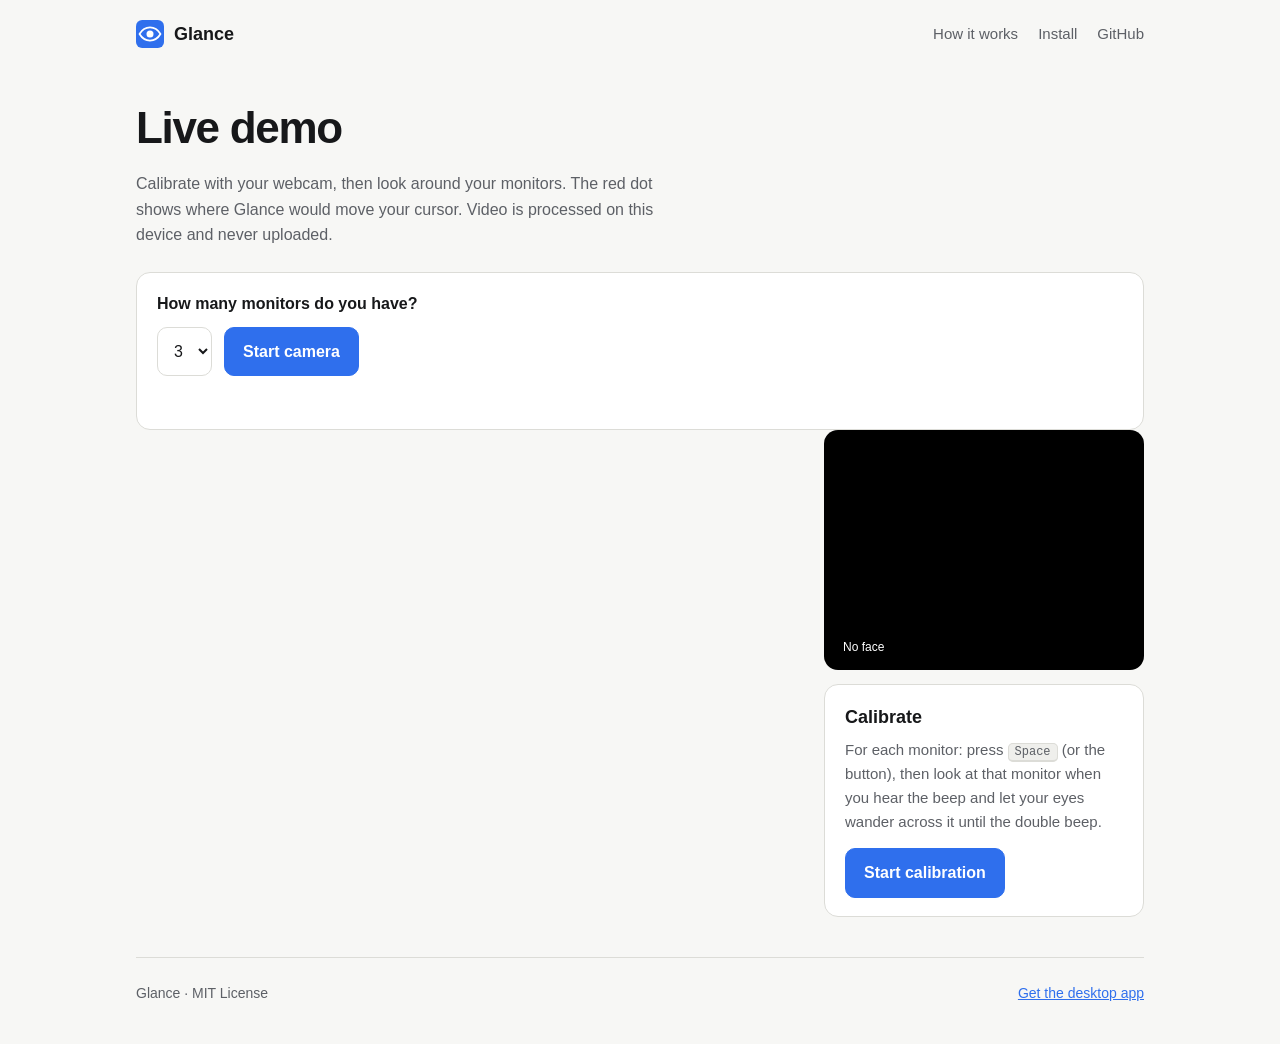
==== docs/demo.html @ ff4ad749 "docs(site): add GitHub Pages landing page and live demo Landing page explaining Glance, the manual-c" ====
<!doctype html>
<html lang="en">
<head>
  <meta charset="utf-8">
  <meta name="viewport" content="width=device-width, initial-scale=1">
  <title>Glance Live Demo</title>
  <meta name="description" content="Try Glance in your browser: calibrate with your webcam and see which monitor you are looking at.">
  <link rel="icon" href="icon.svg" type="image/svg+xml">
  <link rel="stylesheet" href="style.css">
  <link rel="stylesheet" href="demo.css">
</head>
<body>
  <div class="wrap">
    <header class="site">
      <a class="brand" href="./"><img src="icon.svg" width="28" height="28" alt="">Glance</a>
      <nav class="links">
        <a href="./#how">How it works</a>
        <a href="./#install">Install</a>
        <a href="https://github.com/sorena-paydar/Glance">GitHub</a>
      </nav>
    </header>

    <main class="demo">
      <h1>Live demo</h1>
      <p class="sub">
        Calibrate with your webcam, then look around your monitors. The red dot shows where
        Glance would move your cursor. Video is processed on this device and never uploaded.
      </p>

      <div class="panel setup" id="setup">
        <label for="count">How many monitors do you have?</label>
        <div class="count-row">
          <select id="count">
            <option value="2">2</option>
            <option value="3" selected>3</option>
            <option value="4">4</option>
          </select>
          <button class="btn primary" id="start">Start camera</button>
        </div>
        <p class="status" id="status" role="status"></p>
      </div>

      <div class="stage" id="stage" hidden>
        <div class="monitors" id="monitors"></div>

        <div class="side">
          <div class="cam">
            <video id="video" playsinline muted></video>
            <span class="face" id="face">No face</span>
          </div>

          <div class="panel" id="calibrate-panel">
            <h2 id="cal-title">Calibrate</h2>
            <p id="cal-text">
              For each monitor: press <kbd>Space</kbd> (or the button), then look at that
              monitor when you hear the beep and let your eyes wander across it until the
              double beep.
            </p>
            <button class="btn primary" id="cal-btn">Start calibration</button>
          </div>

          <div class="panel" id="live-panel" hidden>
            <h2>Live</h2>
            <p class="engine" id="engine">Waiting for gaze...</p>
            <p class="hint">
              Moving your mouse in this page counts as manual input: gaze is ignored
              while you move it. Click a monitor to "move the cursor" there by hand.
            </p>
            <ol class="log" id="log"></ol>
            <button class="btn" id="recal-btn">Recalibrate</button>
          </div>
        </div>
      </div>
    </main>

    <footer class="site">
      <span>Glance · MIT License</span>
      <a href="./#install">Get the desktop app</a>
    </footer>
  </div>

  <script type="module" src="demo.js"></script>
</body>
</html>
---- docs/style.css ----
:root {
  --bg: #f7f7f5;
  --surface: #ffffff;
  --surface-2: #efefec;
  --text: #17181a;
  --muted: #5d6066;
  --border: #dcdcd7;
  --accent: #2f6fed;
  --accent-soft: #e3ecfd;
  --good: #1f8a4c;
  --warn: #b26b00;
  --dot: #ff453a;
  --radius: 14px;
  --mono: ui-monospace, "SF Mono", Menlo, Consolas, monospace;
  color-scheme: light;
}

@media (prefers-color-scheme: dark) {
  :root:not([data-theme="light"]) {
    --bg: #0f1012;
    --surface: #17181b;
    --surface-2: #202226;
    --text: #ececea;
    --muted: #9a9ca3;
    --border: #2c2e33;
    --accent: #6b9bff;
    --accent-soft: #1b2740;
    --good: #4cc27f;
    --warn: #f0a94a;
    color-scheme: dark;
  }
}

:root[data-theme="dark"] {
  --bg: #0f1012;
  --surface: #17181b;
  --surface-2: #202226;
  --text: #ececea;
  --muted: #9a9ca3;
  --border: #2c2e33;
  --accent: #6b9bff;
  --accent-soft: #1b2740;
  --good: #4cc27f;
  --warn: #f0a94a;
  color-scheme: dark;
}

* { box-sizing: border-box; }

html { -webkit-text-size-adjust: 100%; }

body {
  margin: 0;
  background: var(--bg);
  color: var(--text);
  font: 16px/1.6 -apple-system, BlinkMacSystemFont, "Inter", "Segoe UI", Roboto, sans-serif;
}

a { color: var(--accent); }

.wrap { max-width: 1040px; margin: 0 auto; padding: 0 16px; }

header.site {
  display: flex;
  align-items: center;
  justify-content: space-between;
  padding: 20px 0;
}

.brand {
  display: flex;
  align-items: center;
  gap: 10px;
  font-weight: 700;
  font-size: 18px;
  color: var(--text);
  text-decoration: none;
}

nav.links { display: flex; gap: 20px; font-size: 15px; }
nav.links a { color: var(--muted); text-decoration: none; }
nav.links a:hover { color: var(--text); }

.hero { padding: 56px 0 40px; }
.hero h1 {
  font-size: clamp(36px, 6vw, 60px);
  line-height: 1.05;
  letter-spacing: -0.03em;
  margin: 0 0 18px;
  max-width: 14ch;
}
.hero p.lede { font-size: 19px; color: var(--muted); max-width: 56ch; margin: 0 0 28px; }

.actions { display: flex; flex-wrap: wrap; gap: 12px; }

.btn {
  display: inline-flex;
  align-items: center;
  gap: 8px;
  padding: 11px 18px;
  border-radius: 10px;
  border: 1px solid var(--border);
  background: var(--surface);
  color: var(--text);
  font: inherit;
  font-weight: 600;
  text-decoration: none;
  cursor: pointer;
}
.btn:hover { border-color: var(--muted); }
.btn.primary { background: var(--accent); border-color: var(--accent); color: #fff; }
.btn.primary:hover { filter: brightness(1.08); }
.btn:disabled { opacity: 0.5; cursor: not-allowed; }

section { padding: 40px 0; }
section h2 { font-size: 28px; letter-spacing: -0.02em; margin: 0 0 8px; }
section p.sub { color: var(--muted); margin: 0 0 28px; max-width: 60ch; }

.grid { display: grid; gap: 16px; grid-template-columns: repeat(auto-fit, minmax(240px, 1fr)); }

.card {
  background: var(--surface);
  border: 1px solid var(--border);
  border-radius: var(--radius);
  padding: 22px;
}
.card h3 { margin: 0 0 6px; font-size: 17px; }
.card p { margin: 0; color: var(--muted); font-size: 15px; }
.card .step { font-family: var(--mono); font-size: 13px; color: var(--accent); margin-bottom: 8px; }

ul.rules { list-style: none; padding: 0; margin: 0; display: grid; gap: 12px; }
ul.rules li {
  background: var(--surface);
  border: 1px solid var(--border);
  border-radius: var(--radius);
  padding: 14px 18px;
}
ul.rules strong { display: block; }
ul.rules span { color: var(--muted); font-size: 15px; }

pre {
  background: var(--surface-2);
  border: 1px solid var(--border);
  border-radius: 10px;
  padding: 14px 16px;
  overflow-x: auto;
  font: 14px/1.6 var(--mono);
  margin: 0 0 16px;
}

code { font-family: var(--mono); font-size: 0.92em; }

.os-tabs { display: flex; gap: 8px; margin-bottom: 14px; flex-wrap: wrap; }
.os-tabs button {
  border: 1px solid var(--border);
  background: var(--surface);
  color: var(--muted);
  border-radius: 999px;
  padding: 6px 14px;
  font: inherit;
  font-size: 14px;
  cursor: pointer;
}
.os-tabs button[aria-selected="true"] { background: var(--accent-soft); color: var(--text); border-color: var(--accent); }

.note { color: var(--muted); font-size: 14px; }

footer.site {
  border-top: 1px solid var(--border);
  margin-top: 40px;
  padding: 24px 0 40px;
  color: var(--muted);
  font-size: 14px;
  display: flex;
  justify-content: space-between;
  flex-wrap: wrap;
  gap: 12px;
}

/* Hero illustration: three monitors, a cursor jumping to the looked-at one. */
.scene {
  margin-top: 40px;
  display: flex;
  align-items: flex-end;
  justify-content: center;
  gap: 14px;
  flex-wrap: wrap;
}
.screen {
  position: relative;
  background: var(--surface);
  border: 2px solid var(--border);
  border-radius: 10px;
  transition: border-color 0.25s, box-shadow 0.25s;
}
.screen.active { border-color: var(--accent); box-shadow: 0 0 0 4px var(--accent-soft); }
.screen.s1 { width: 190px; height: 112px; }
.screen.s2 { width: 150px; height: 96px; }
.screen.s3 { width: 96px; height: 160px; }
.screen .cursor {
  position: absolute;
  left: 50%;
  top: 50%;
  width: 14px;
  height: 14px;
  margin: -7px 0 0 -7px;
  border-radius: 50%;
  background: var(--dot);
  opacity: 0;
  transition: opacity 0.2s;
}
.screen.active .cursor { opacity: 1; }

@media (max-width: 560px) {
  nav.links { gap: 14px; }
  .screen.s1 { width: 130px; height: 78px; }
  .screen.s2 { width: 104px; height: 66px; }
  .screen.s3 { width: 64px; height: 108px; }
}

@media (prefers-reduced-motion: reduce) {
  .screen, .screen .cursor { transition: none; }
}
---- docs/demo.css ----
.demo h1 { font-size: clamp(30px, 5vw, 44px); letter-spacing: -0.03em; margin: 24px 0 8px; }
.demo .sub { color: var(--muted); max-width: 62ch; margin: 0 0 24px; }

.panel {
  background: var(--surface);
  border: 1px solid var(--border);
  border-radius: var(--radius);
  padding: 18px 20px;
}
.panel h2 { font-size: 18px; margin: 0 0 6px; }
.panel p { margin: 0 0 14px; color: var(--muted); font-size: 15px; }

.setup label { display: block; font-weight: 600; margin-bottom: 10px; }
.count-row { display: flex; gap: 12px; flex-wrap: wrap; }
select {
  font: inherit;
  padding: 10px 12px;
  border-radius: 10px;
  border: 1px solid var(--border);
  background: var(--surface);
  color: var(--text);
}
.status { margin: 12px 0 0; min-height: 1.4em; }
.status.error { color: var(--warn); }

.stage {
  display: grid;
  gap: 20px;
  grid-template-columns: minmax(0, 1fr) 320px;
  align-items: start;
}
@media (max-width: 860px) {
  .stage { grid-template-columns: minmax(0, 1fr); }
}

.monitors {
  display: grid;
  gap: 14px;
  grid-template-columns: repeat(auto-fit, minmax(150px, 1fr));
}

.monitor {
  position: relative;
  aspect-ratio: 16 / 10;
  background: var(--surface);
  border: 2px solid var(--border);
  border-radius: 12px;
  padding: 12px;
  display: flex;
  flex-direction: column;
  justify-content: space-between;
  cursor: pointer;
  text-align: left;
  font: inherit;
  color: var(--text);
  transition: border-color 0.15s, box-shadow 0.15s;
}
.monitor:hover { border-color: var(--muted); }
.monitor.gazed { border-color: var(--accent); box-shadow: 0 0 0 4px var(--accent-soft); }
.monitor.calibrating { border-color: var(--warn); border-style: dashed; }
.monitor .name { font-weight: 600; }
.monitor .bar { height: 6px; border-radius: 3px; background: var(--surface-2); overflow: hidden; }
.monitor .bar span { display: block; height: 100%; width: 0; background: var(--accent); transition: width 0.1s; }
.monitor .pct { font-family: var(--mono); font-size: 13px; color: var(--muted); }
.monitor .cursor {
  position: absolute;
  top: 50%;
  left: 50%;
  width: 18px;
  height: 18px;
  margin: -9px 0 0 -9px;
  border-radius: 50%;
  background: var(--dot);
  box-shadow: 0 0 0 4px color-mix(in srgb, var(--dot) 25%, transparent);
  display: none;
}
.monitor.has-cursor .cursor { display: block; }
.monitor.done::after {
  content: "calibrated";
  position: absolute;
  top: 12px;
  right: 12px;
  font-size: 12px;
  color: var(--good);
}

.side { display: grid; gap: 14px; }

.cam {
  position: relative;
  border-radius: var(--radius);
  overflow: hidden;
  background: #000;
  aspect-ratio: 4 / 3;
}
.cam video { width: 100%; height: 100%; object-fit: cover; transform: scaleX(-1); display: block; }
.face {
  position: absolute;
  left: 10px;
  bottom: 10px;
  font-size: 12px;
  padding: 3px 9px;
  border-radius: 999px;
  background: rgba(0, 0, 0, 0.6);
  color: #fff;
}
.face.ok { background: rgba(31, 138, 76, 0.85); }

.engine { font-weight: 600; color: var(--text) !important; }
.hint { font-size: 14px !important; }

kbd {
  font-family: var(--mono);
  font-size: 12px;
  border: 1px solid var(--border);
  border-bottom-width: 2px;
  border-radius: 5px;
  padding: 1px 6px;
  background: var(--surface-2);
}

.log {
  list-style: none;
  padding: 0;
  margin: 0 0 14px;
  font-family: var(--mono);
  font-size: 13px;
  color: var(--muted);
  max-height: 160px;
  overflow-y: auto;
}
.log li { padding: 3px 0; border-bottom: 1px solid var(--border); }
.log li:first-child { color: var(--text); }
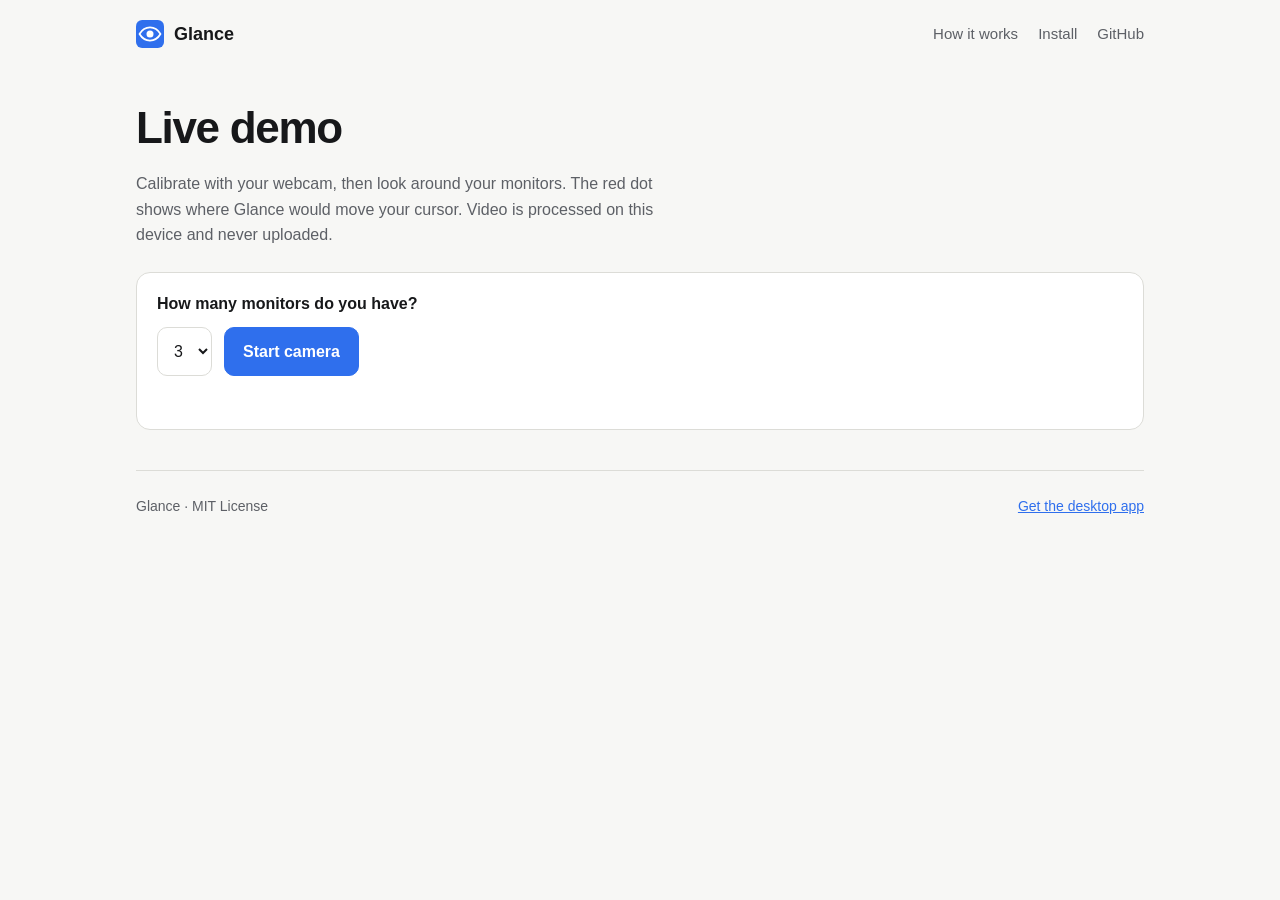
==== commit 910e6696: "fix(site): hide demo stage until started and fit nav on phones The .stage display rule overrode the " ====
--- a/docs/demo.html
+++ b/docs/demo.html
@@ -14,7 +14,7 @@
     <header class="site">
       <a class="brand" href="./"><img src="icon.svg" width="28" height="28" alt="">Glance</a>
       <nav class="links">
-        <a href="./#how">How it works</a>
+        <a class="wide" href="./#how">How it works</a>
         <a href="./#install">Install</a>
         <a href="https://github.com/sorena-paydar/Glance">GitHub</a>
       </nav>
--- a/docs/style.css
+++ b/docs/style.css
@@ -47,6 +47,8 @@
 
 * { box-sizing: border-box; }
 
+[hidden] { display: none !important; }
+
 html { -webkit-text-size-adjust: 100%; }
 
 body {
@@ -212,7 +214,8 @@
 .screen.active .cursor { opacity: 1; }
 
 @media (max-width: 560px) {
-  nav.links { gap: 14px; }
+  nav.links { gap: 14px; font-size: 14px; }
+  nav.links a.wide { display: none; }
   .screen.s1 { width: 130px; height: 78px; }
   .screen.s2 { width: 104px; height: 66px; }
   .screen.s3 { width: 64px; height: 108px; }
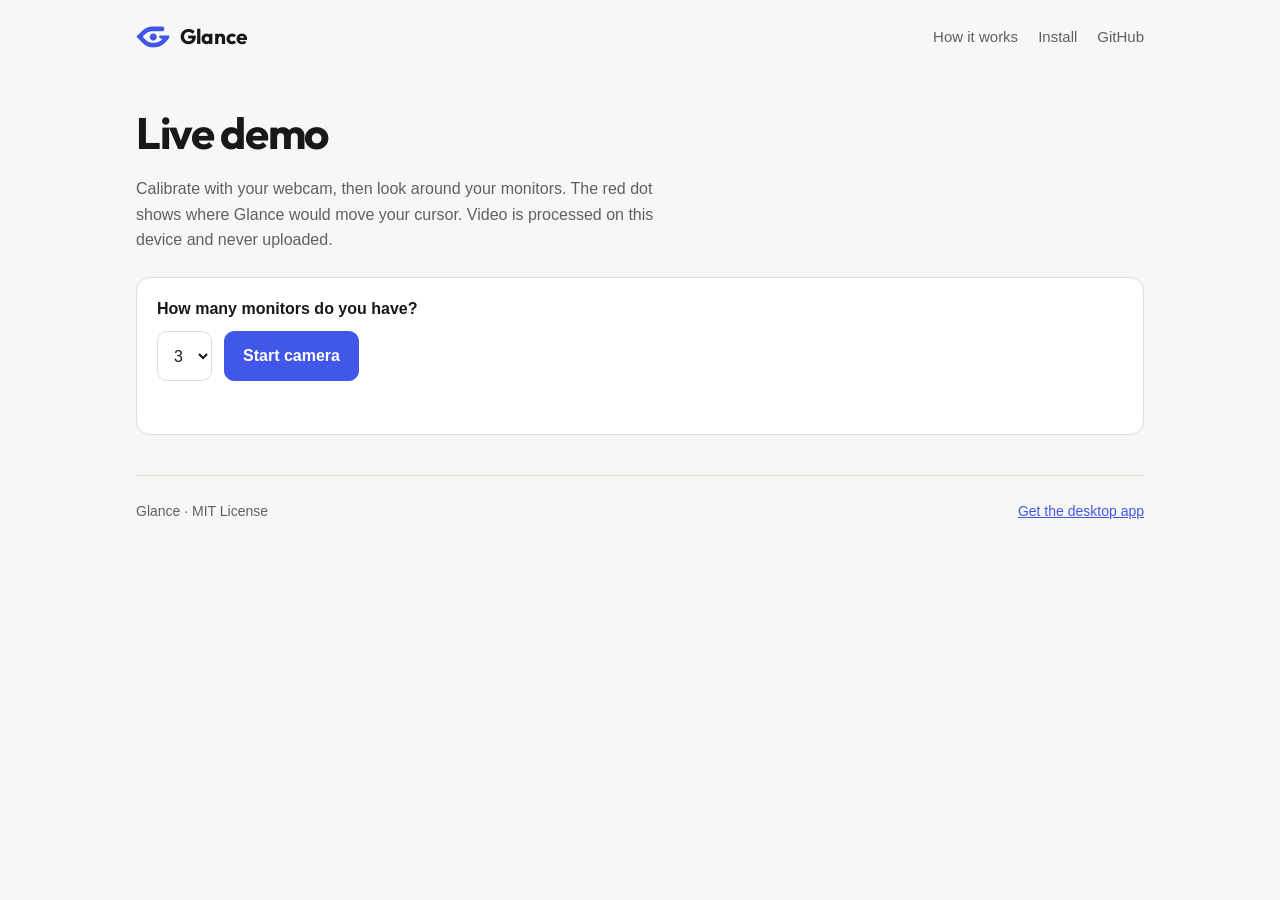
==== commit 94246ea7: "docs(site): use the Glance logo, logo blue and Outfit headings Co-Authored-By: Claude Opus 5.5 (1M c" ====
--- a/docs/demo.html
+++ b/docs/demo.html
@@ -6,13 +6,16 @@
   <title>Glance Live Demo</title>
   <meta name="description" content="Try Glance in your browser: calibrate with your webcam and see which monitor you are looking at.">
   <link rel="icon" href="icon.svg" type="image/svg+xml">
+  <link rel="preconnect" href="https://fonts.googleapis.com">
+  <link rel="preconnect" href="https://fonts.gstatic.com" crossorigin>
+  <link rel="stylesheet" href="https://fonts.googleapis.com/css2?family=Outfit:wght@500;600;700&display=swap">
   <link rel="stylesheet" href="style.css">
   <link rel="stylesheet" href="demo.css">
 </head>
 <body>
   <div class="wrap">
     <header class="site">
-      <a class="brand" href="./"><img src="icon.svg" width="28" height="28" alt="">Glance</a>
+      <a class="brand" href="./"><img src="brand/mark.svg" width="34" height="22" alt="">Glance</a>
       <nav class="links">
         <a class="wide" href="./#how">How it works</a>
         <a href="./#install">Install</a>
--- a/docs/style.css
+++ b/docs/style.css
@@ -5,8 +5,8 @@
   --text: #17181a;
   --muted: #5d6066;
   --border: #dcdcd7;
-  --accent: #2f6fed;
-  --accent-soft: #e3ecfd;
+  --accent: #4157ea;
+  --accent-soft: #e4e8fd;
   --good: #1f8a4c;
   --warn: #b26b00;
   --dot: #ff453a;
@@ -23,8 +23,8 @@
     --text: #ececea;
     --muted: #9a9ca3;
     --border: #2c2e33;
-    --accent: #6b9bff;
-    --accent-soft: #1b2740;
+    --accent: #7d8cff;
+    --accent-soft: #1e2347;
     --good: #4cc27f;
     --warn: #f0a94a;
     color-scheme: dark;
@@ -38,8 +38,8 @@
   --text: #ececea;
   --muted: #9a9ca3;
   --border: #2c2e33;
-  --accent: #6b9bff;
-  --accent-soft: #1b2740;
+  --accent: #7d8cff;
+  --accent-soft: #1e2347;
   --good: #4cc27f;
   --warn: #f0a94a;
   color-scheme: dark;
@@ -60,6 +60,8 @@
 
 a { color: var(--accent); }
 
+h1, h2, h3, .brand { font-family: "Outfit", -apple-system, BlinkMacSystemFont, "Segoe UI", sans-serif; }
+
 .wrap { max-width: 1040px; margin: 0 auto; padding: 0 16px; }
 
 header.site {
@@ -74,7 +76,7 @@
   align-items: center;
   gap: 10px;
   font-weight: 700;
-  font-size: 18px;
+  font-size: 21px;
   color: var(--text);
   text-decoration: none;
 }
@@ -166,6 +168,17 @@
 .os-tabs button[aria-selected="true"] { background: var(--accent-soft); color: var(--text); border-color: var(--accent); }
 
 .note { color: var(--muted); font-size: 14px; }
+.note { margin: 0 0 24px; }
+
+.copy-block { position: relative; }
+.copy-block pre { padding-right: 92px; white-space: pre; }
+.copy-block .copy {
+  position: absolute;
+  top: 7px;
+  right: 7px;
+  padding: 6px 12px;
+  font-size: 13px;
+}
 
 footer.site {
   border-top: 1px solid var(--border);
